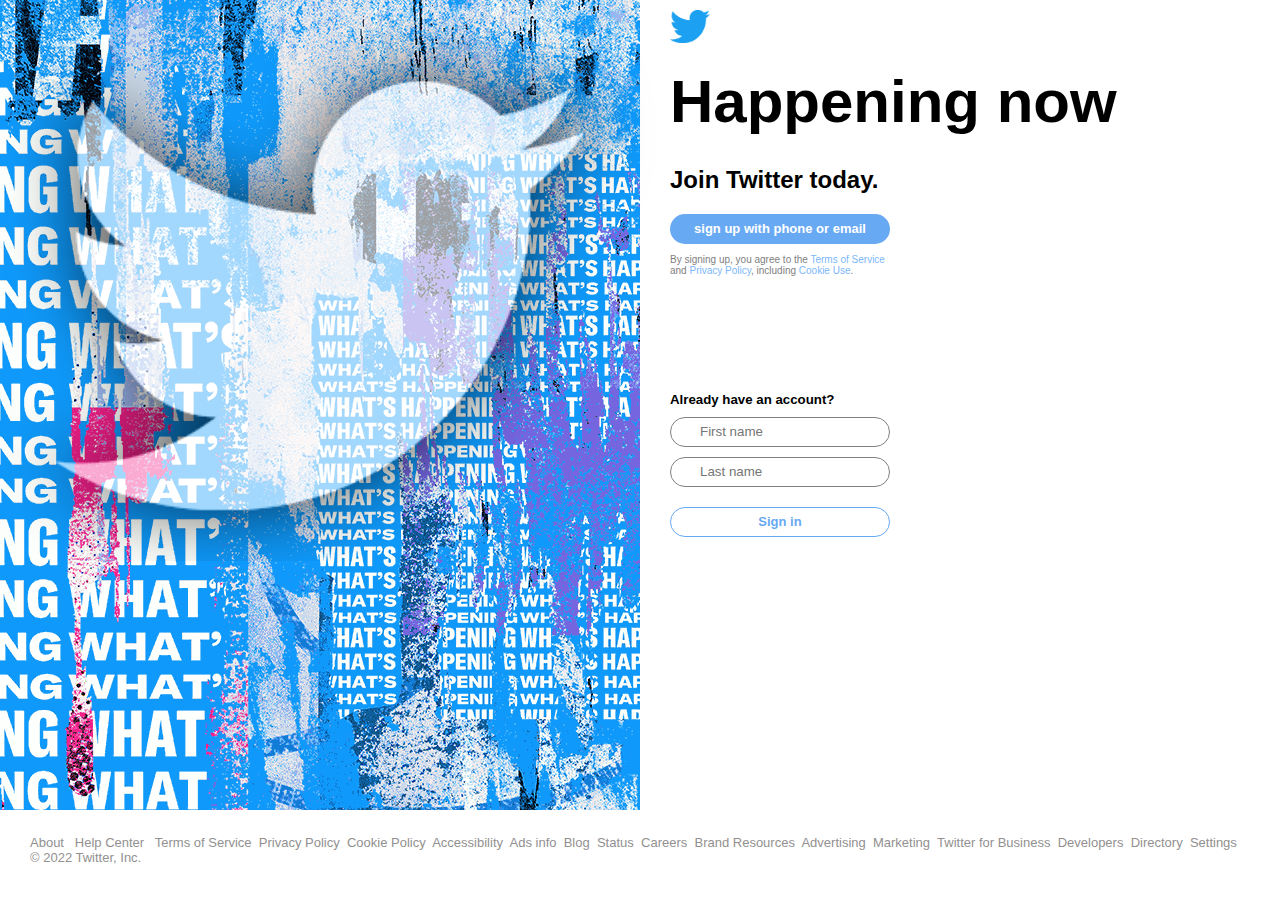
==== index.html @ f70b176a "adding input logins and buttons" ====
<!DOCTYPE html>
<html lang="en">

<head>
    <meta charset="UTF-8" />
    <meta name="viewport" content="width=device-width, initial-scale=1.0" />
    <title>twitter</title>
    <link rel="stylesheet" href="./styles.css">

</head>

<body>
    <!-- start login page-->
    <section class="maincontainer">
        
     <div class="upper_side">
        <!-- start backgroud part-->
        <div class="background">
           <img src="./twitter.png"  alt ="twitter logo">
        </div>
        <!-- end backgroud part-->
        
        <!-- start the login part-->
        <div class="login">
              <img src="./bluelogo.png" alt="">
              <h1>Happening now</h1>
              <h2>Join Twitter today.</h2>
              <button class="btn btn-blue"> sign up with phone or email</button>
              <p>By signing up, you agree to the <span>Terms of Service</span>  and <span> Privacy Policy</span>, including <span> Cookie Use</span>.</p>
              <h5>Already have an account?</h5>
              <input type="text" placeholder="First name" name="" id="">
              <br>
              <input type="text" placeholder="Last name">
              <br>
              <button class="btn btn-white">Sign in</button>

        </div>
        <!-- end the login part -->
     </div>
        
     <!-- start the footer part-->
     <div class="footer">
       <p>About    &nbsp;
        Help Center &nbsp;
        Terms of Service&nbsp;
        Privacy Policy&nbsp;
        Cookie Policy&nbsp;
        Accessibility&nbsp;
        Ads info&nbsp;
        Blog&nbsp;
        Status&nbsp;
        Careers&nbsp;
        Brand Resources&nbsp;
        Advertising&nbsp;
        Marketing&nbsp;
        Twitter for Business&nbsp;
        Developers&nbsp;
        Directory&nbsp;
        Settings&nbsp;
        © 2022 Twitter, Inc.
        
     </div>
    <!-- end the footer part-->
     <div class="popup"></div>
 
    </section>
    <!-- end login page-->

</body>
</html>
---- styles.css ----
*{
    font-family: Verdana, Geneva, Tahoma, sans-serif;
    margin: 0;
        padding: 0;
        box-sizing: border-box;
    
}
/*styling the login page*/
.maincontainer{
display: flex;
flex-flow: column;
}
.upper_side{
 display: flex;
 margin-bottom: 10px;
 height: 90vh;
}

.background>img{
    display: flex;
    height: 70%;
    
}
.background{
 max-width: 50%;
 display: flex;
 justify-content: center;
 background: url(./hero.png);
 padding: 15px 15px;
 
}
.login{

 min-width: 50%;
 padding: 10px 30px;

}
.login>img{
    width:40px;
  
    
}
.login>h1{
    font-size:60px;
    padding-top: 20px;

}
.login>h2{
    padding-top: 30px;
}
.login>h5{
    padding-top: 20%;
}
.login>p{
    font-size: 10px;
    width: 40%;
    color: gray;
    margin-top: 10px;
}
.login>p>span{
   
    color:rgb(124, 183, 250) ;
}
.btn-blue{
color: white;
background-color:rgb(104, 169, 243);
font-weight: bold;
font-size: 13px;
border: 0px;
margin-top: 30px;
}
.btn-white{
    color:rgb(104, 169, 243);
    background-color: white;
    font-weight: bold;
    font-size: 13px;
    border: 1px solid rgb(104, 169, 243);
    margin-top: 30px;
}
.login>input{
    height: 30px;
    width: 220px;
    margin-top: 10px;
    border-radius: 20px;
    padding-left: 5%;
    border: 1px solid gray;

    
}
.footer{
    padding: 15px 30px;
    color: rgb(146, 144, 144);
    font-size: small;

}
.popup{
    display: none;
    background-color: white;
    width: 70vw;
    height: 70vh;
    position: absolute;
    z-index: 1;
    margin: 20vh 15vh 35vh 40vh;
    border: 1px solid black;
}
/*Utilizes*/
.btn{
    height: 30px;
    width: 220px;
    border-radius: 20px;
    margin-top: 20px;
}
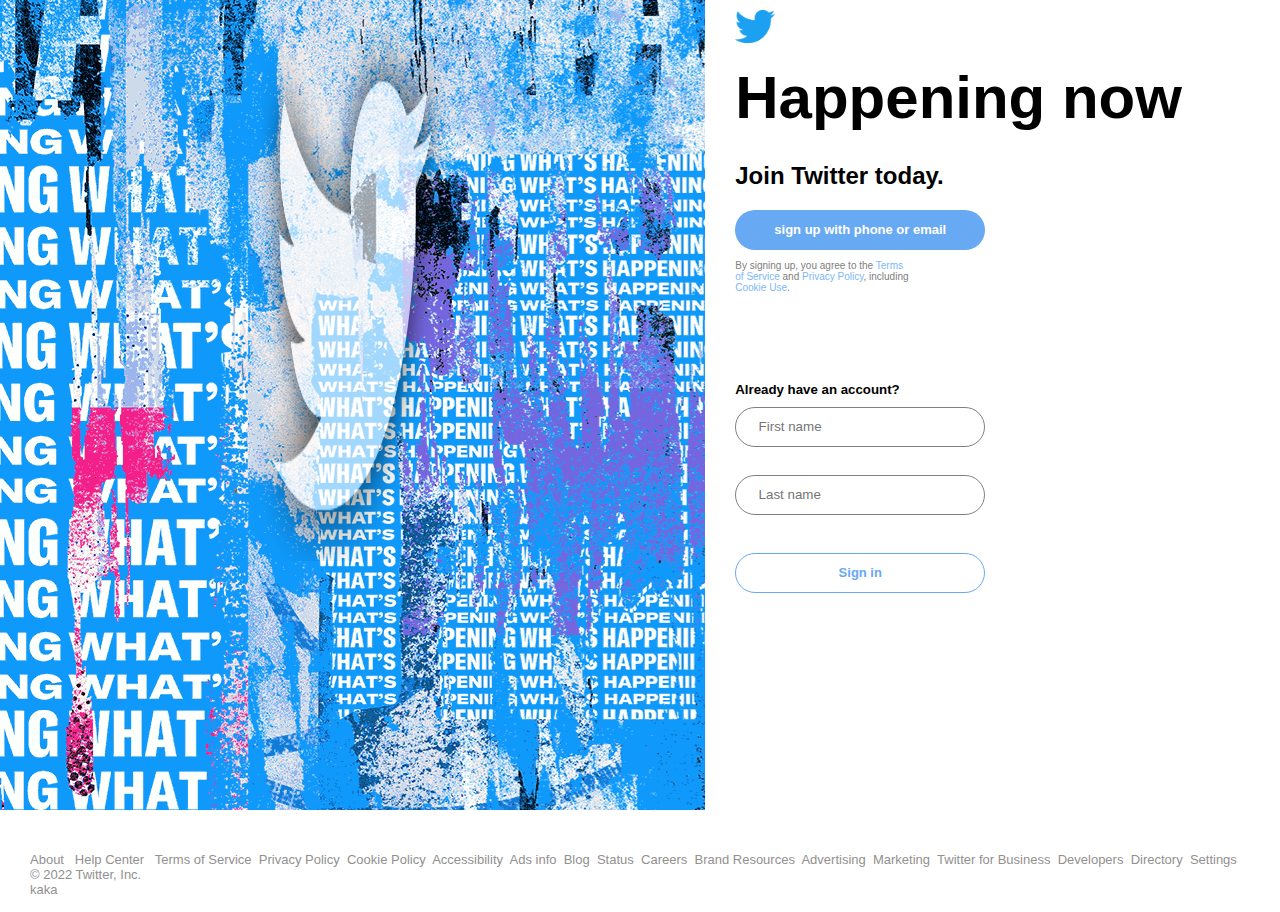
==== commit a4e03e76: "adding responsivity" ====
--- a/index.html
+++ b/index.html
@@ -6,14 +6,14 @@
     <meta name="viewport" content="width=device-width, initial-scale=1.0" />
     <title>twitter</title>
     <link rel="stylesheet" href="./styles.css">
-
+    <script src="login.js" type="text/javascript"></script>
 </head>
 
 <body>
     <!-- start login page-->
     <section class="maincontainer">
         
-     <div class="upper_side">
+     <div class="upper_side ">
         <!-- start backgroud part-->
         <div class="background">
            <img src="./twitter.png"  alt ="twitter logo">
@@ -21,7 +21,7 @@
         <!-- end backgroud part-->
         
         <!-- start the login part-->
-        <div class="login">
+        <div class="login ">
               <img src="./bluelogo.png" alt="">
               <h1>Happening now</h1>
               <h2>Join Twitter today.</h2>
@@ -58,7 +58,7 @@
         Directory&nbsp;
         Settings&nbsp;
         © 2022 Twitter, Inc.
-        
+        <p id="hi"></p>
      </div>
     <!-- end the footer part-->
      <div class="popup"></div>
--- a/styles.css
+++ b/styles.css
@@ -14,24 +14,36 @@
  display: flex;
  margin-bottom: 10px;
  height: 90vh;
+ min-height: 700px !important;
+}
+.footer{
+    margin-top: 17px;
 }
 
 .background>img{
     display: flex;
     height: 70%;
+    width: 500px;
     
 }
 .background{
- max-width: 50%;
+ height: 90vh;
  display: flex;
  justify-content: center;
  background: url(./hero.png);
  padding: 15px 15px;
  
 }
+.background>img{
+    width: 30%;
+}
 .login{
-
- min-width: 50%;
+ display: flex;
+ flex-direction: column;
+ flex-shrink: 0;
+ min-width: 437px;
+ max-width: 760px;
+ min-height: 700px;
  padding: 10px 30px;
 
 }
@@ -78,8 +90,8 @@
     margin-top: 30px;
 }
 .login>input{
-    height: 30px;
-    width: 220px;
+    height: 40px;
+    width: 250px;
     margin-top: 10px;
     border-radius: 20px;
     padding-left: 5%;
@@ -105,8 +117,22 @@
 }
 /*Utilizes*/
 .btn{
-    height: 30px;
-    width: 220px;
+    height: 40px;
+    width: 250px;
     border-radius: 20px;
     margin-top: 20px;
+
+}
+
+@media only screen and (max-width: 800px) {
+    .mobile {
+        flex-direction: column;
+    }
+    .upper_side{
+        flex-direction: column-reverse;
+
+    }
+    .background{
+    width: 100vw !important;
+    }
 }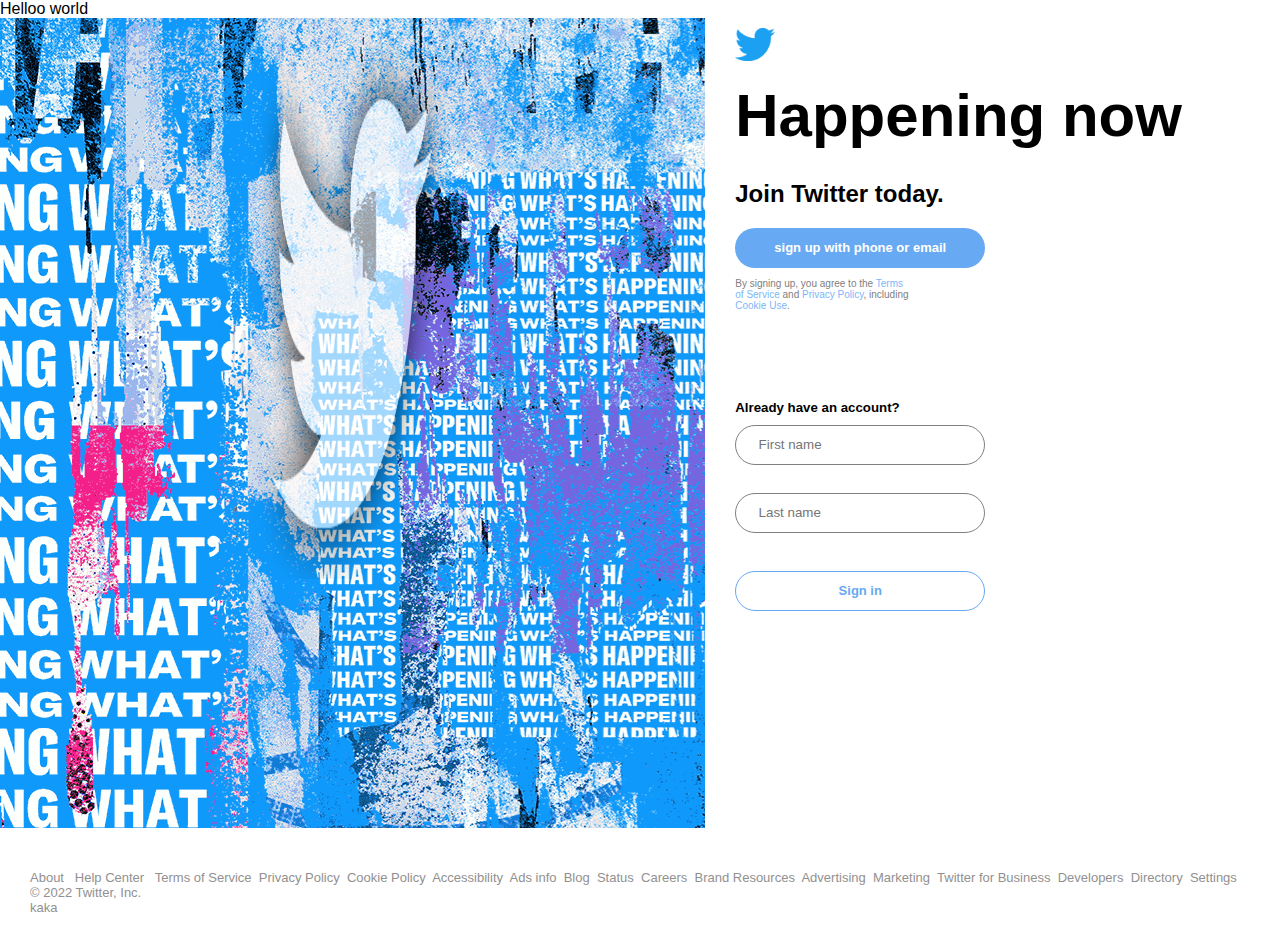
==== commit a09a1d6b: "testing hello world" ====
--- a/index.html
+++ b/index.html
@@ -12,59 +12,44 @@
 <body>
     <!-- start login page-->
     <section class="maincontainer">
-        
-     <div class="upper_side ">
-        <!-- start backgroud part-->
-        <div class="background">
-           <img src="./twitter.png"  alt ="twitter logo">
+        Helloo world
+        <div class="upper_side ">
+            <!-- start backgroud part-->
+            <div class="background">
+                <img src="./twitter.png" alt="twitter logo">
+            </div>
+            <!-- end backgroud part-->
+
+            <!-- start the login part-->
+            <div class="login ">
+                <img src="./bluelogo.png" alt="">
+                <h1>Happening now</h1>
+                <h2>Join Twitter today.</h2>
+                <button class="btn btn-blue"> sign up with phone or email</button>
+                <p>By signing up, you agree to the <span>Terms of Service</span> and <span> Privacy Policy</span>, including <span> Cookie Use</span>.</p>
+                <h5>Already have an account?</h5>
+                <input type="text" placeholder="First name" name="" id="">
+                <br>
+                <input type="text" placeholder="Last name">
+                <br>
+                <button class="btn btn-white">Sign in</button>
+
+            </div>
+            <!-- end the login part -->
         </div>
-        <!-- end backgroud part-->
-        
-        <!-- start the login part-->
-        <div class="login ">
-              <img src="./bluelogo.png" alt="">
-              <h1>Happening now</h1>
-              <h2>Join Twitter today.</h2>
-              <button class="btn btn-blue"> sign up with phone or email</button>
-              <p>By signing up, you agree to the <span>Terms of Service</span>  and <span> Privacy Policy</span>, including <span> Cookie Use</span>.</p>
-              <h5>Already have an account?</h5>
-              <input type="text" placeholder="First name" name="" id="">
-              <br>
-              <input type="text" placeholder="Last name">
-              <br>
-              <button class="btn btn-white">Sign in</button>
 
+        <!-- start the footer part-->
+        <div class="footer">
+            <p>About &nbsp; Help Center &nbsp; Terms of Service&nbsp; Privacy Policy&nbsp; Cookie Policy&nbsp; Accessibility&nbsp; Ads info&nbsp; Blog&nbsp; Status&nbsp; Careers&nbsp; Brand Resources&nbsp; Advertising&nbsp; Marketing&nbsp; Twitter for Business&nbsp;
+                Developers&nbsp; Directory&nbsp; Settings&nbsp; © 2022 Twitter, Inc.
+                <p id="hi"></p>
         </div>
-        <!-- end the login part -->
-     </div>
-        
-     <!-- start the footer part-->
-     <div class="footer">
-       <p>About    &nbsp;
-        Help Center &nbsp;
-        Terms of Service&nbsp;
-        Privacy Policy&nbsp;
-        Cookie Policy&nbsp;
-        Accessibility&nbsp;
-        Ads info&nbsp;
-        Blog&nbsp;
-        Status&nbsp;
-        Careers&nbsp;
-        Brand Resources&nbsp;
-        Advertising&nbsp;
-        Marketing&nbsp;
-        Twitter for Business&nbsp;
-        Developers&nbsp;
-        Directory&nbsp;
-        Settings&nbsp;
-        © 2022 Twitter, Inc.
-        <p id="hi"></p>
-     </div>
-    <!-- end the footer part-->
-     <div class="popup"></div>
- 
+        <!-- end the footer part-->
+        <div class="popup"></div>
+
     </section>
     <!-- end login page-->
 
 </body>
-</html>    +
+</html>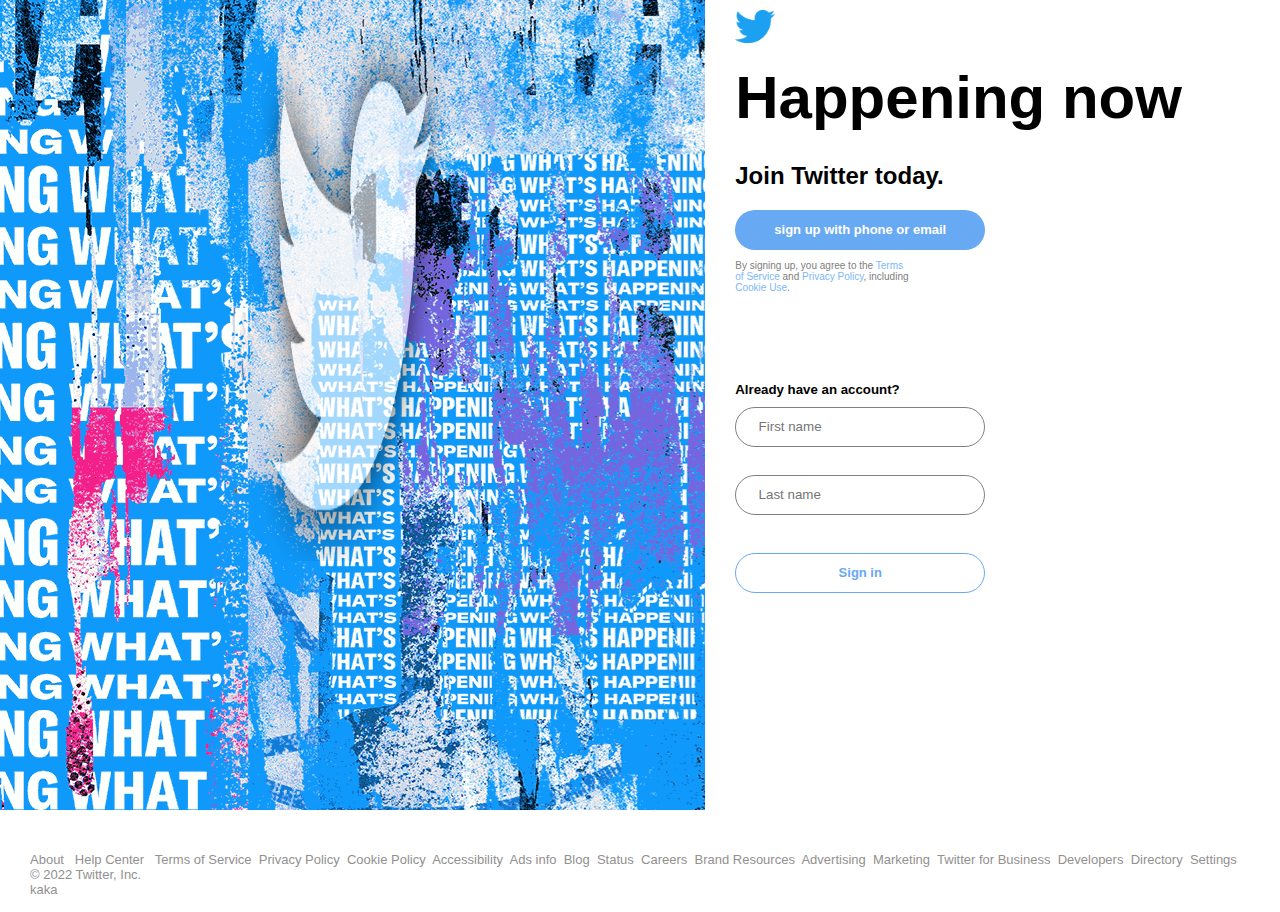
==== commit 0b8b9452: "test" ====
--- a/index.html
+++ b/index.html
@@ -12,7 +12,7 @@
 <body>
     <!-- start login page-->
     <section class="maincontainer">
-        Helloo world
+
         <div class="upper_side ">
             <!-- start backgroud part-->
             <div class="background">
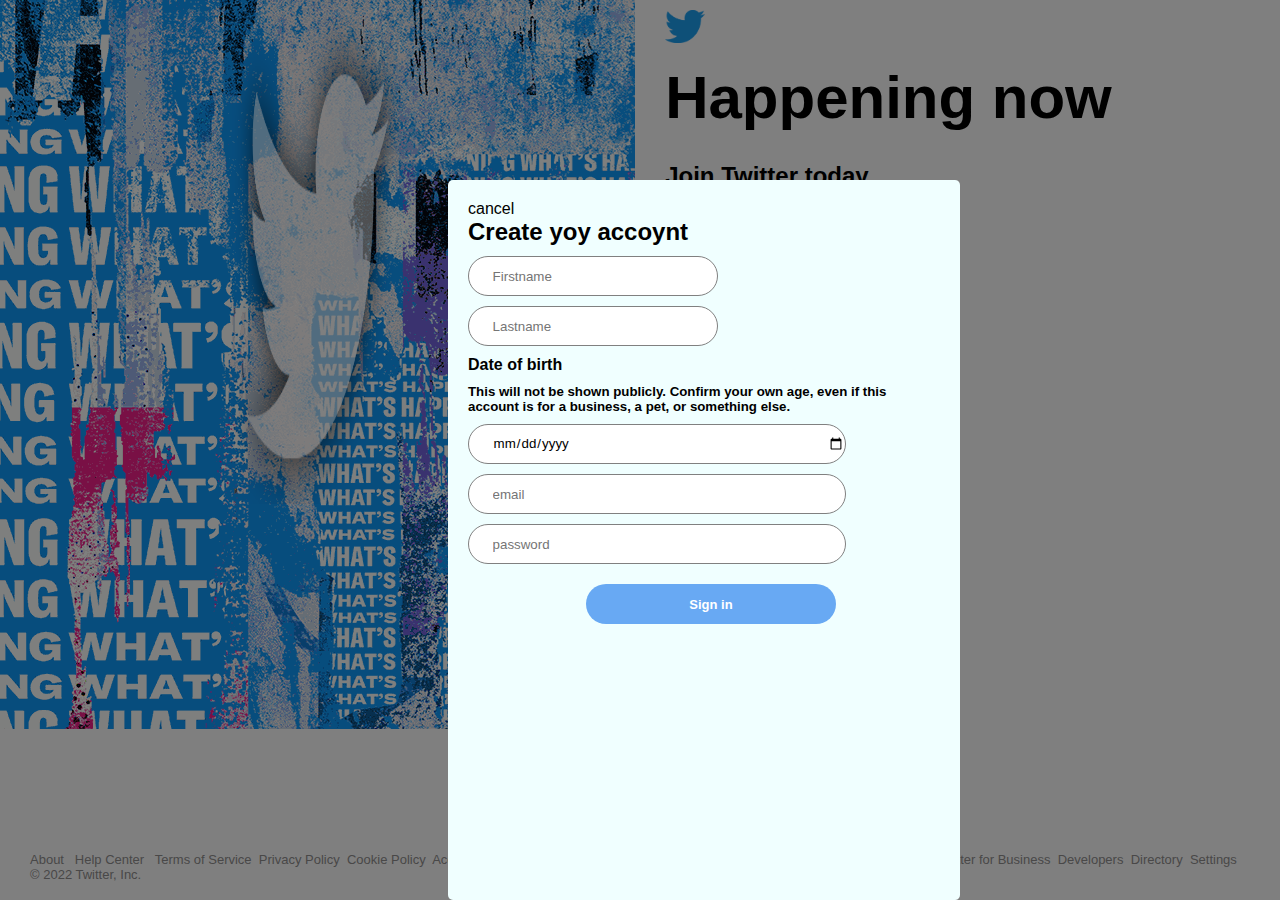
==== commit 5590e975: "adding responsivity mobile" ====
--- a/index.html
+++ b/index.html
@@ -6,50 +6,86 @@
     <meta name="viewport" content="width=device-width, initial-scale=1.0" />
     <title>twitter</title>
     <link rel="stylesheet" href="./styles.css">
+    <link rel="stylesheet" href="path/to/bootstrap/css/bootstrap.min.css">
+    <link rel="stylesheet" href="path/to/font-awesome/css/font-awesome.min.css">
     <script src="login.js" type="text/javascript"></script>
 </head>
 
 <body>
     <!-- start login page-->
     <section class="maincontainer">
+        
+     <div class="upper_side none ">
+        <!-- start backgroud part-->
+        <div class="background">
+           <img src="./twitter.png"  alt ="twitter logo">
+        </div>
+        <!-- end backgroud part-->
+        
+        <!-- start the login part-->
+        <div class="login none">
+              <img src="./backgroundd.png" alt="">
+              <h1>Happening now</h1>
+              <h2>Join Twitter today.</h2>
+              <button class="btn btn-blue" id="popupbtn" > sign up with phone or email</button>
+              <p>By signing up, you agree to the <span>Terms of Service</span>  and <span> Privacy Policy</span>, including <span> Cookie Use</span>.</p>
+              <h5>Already have an account?</h5>
+              <input type="text" placeholder="email" name="" id="">
+              <br>
+              <input type="text" placeholder="password">
+              <br>
+              <button class="btn btn-white">Sign in</button>
 
-        <div class="upper_side ">
-            <!-- start backgroud part-->
-            <div class="background">
-                <img src="./twitter.png" alt="twitter logo">
-            </div>
-            <!-- end backgroud part-->
+        </div>
+        <!-- end the login part -->
+     </div>
+        
+     <!-- start the footer part-->
+     <div class="footer none">
+       <p>About    &nbsp;
+        Help Center &nbsp;
+        Terms of Service&nbsp;
+        Privacy Policy&nbsp;
+        Cookie Policy&nbsp;
+        Accessibility&nbsp;
+        Ads info&nbsp;
+        Blog&nbsp;
+        Status&nbsp;
+        Careers&nbsp;
+        Brand Resources&nbsp;
+        Advertising&nbsp;
+        Marketing&nbsp;
+        Twitter for Business&nbsp;
+        Developers&nbsp;
+        Directory&nbsp;
+        Settings&nbsp;
+        © 2022 Twitter, Inc.
+        <p ></p>
+     </div>
+    <!-- end the footer part-->
+     <div class="popup" id="popup">
+         <p>cancel</p>
+        <h2>Create yoy accoynt</h2>
+        <input type="text" placeholder="Firstname" name="" id="">
+        <input type="text" placeholder="Lastname">
+        <br>
+        <h4>Date of birth</h4>
+        <h5>This will not be shown publicly. Confirm your own age, even if this account is for a business, a pet, or something else.</h5>
+        <input type="date" class="tallinput">
+        <br>
+        <input type="text" class="tallinput" placeholder="email" name="" id="">
+        <br>
+        <input class="tallinput" type="text" placeholder="password">
+        <br>
+        <button class="btn btn-blue">Sign in</button>
 
-            <!-- start the login part-->
-            <div class="login ">
-                <img src="./bluelogo.png" alt="">
-                <h1>Happening now</h1>
-                <h2>Join Twitter today.</h2>
-                <button class="btn btn-blue"> sign up with phone or email</button>
-                <p>By signing up, you agree to the <span>Terms of Service</span> and <span> Privacy Policy</span>, including <span> Cookie Use</span>.</p>
-                <h5>Already have an account?</h5>
-                <input type="text" placeholder="First name" name="" id="">
-                <br>
-                <input type="text" placeholder="Last name">
-                <br>
-                <button class="btn btn-white">Sign in</button>
-
-            </div>
-            <!-- end the login part -->
-        </div>
-
-        <!-- start the footer part-->
-        <div class="footer">
-            <p>About &nbsp; Help Center &nbsp; Terms of Service&nbsp; Privacy Policy&nbsp; Cookie Policy&nbsp; Accessibility&nbsp; Ads info&nbsp; Blog&nbsp; Status&nbsp; Careers&nbsp; Brand Resources&nbsp; Advertising&nbsp; Marketing&nbsp; Twitter for Business&nbsp;
-                Developers&nbsp; Directory&nbsp; Settings&nbsp; © 2022 Twitter, Inc.
-                <p id="hi"></p>
-        </div>
-        <!-- end the footer part-->
-        <div class="popup"></div>
+        
+     </div>
+     
+     <div id="page-mask"></div>
 
     </section>
     <!-- end login page-->
 
 </body>
-
-</html>+</html>    --- a/styles.css
+++ b/styles.css
@@ -1,8 +1,8 @@
 *{
-    font-family: Verdana, Geneva, Tahoma, sans-serif;
-    margin: 0;
-        padding: 0;
-        box-sizing: border-box;
+font-family: Verdana, Geneva, Tahoma, sans-serif;
+margin: 0;
+padding: 0;
+box-sizing: border-box;
     
 }
 /*styling the login page*/
@@ -14,20 +14,20 @@
  display: flex;
  margin-bottom: 10px;
  height: 90vh;
- min-height: 700px !important;
+ min-height: 700px ;
 }
 .footer{
-    margin-top: 17px;
+margin-top: 17px;
 }
 
 .background>img{
-    display: flex;
-    height: 70%;
-    width: 500px;
+display: flex;
+height: 70%;
+width: 500px;
     
 }
 .background{
- height: 90vh;
+ height: 90%;
  display: flex;
  justify-content: center;
  background: url(./hero.png);
@@ -53,25 +53,25 @@
     
 }
 .login>h1{
-    font-size:60px;
-    padding-top: 20px;
+font-size:60px;
+padding-top: 20px;
 
 }
 .login>h2{
-    padding-top: 30px;
+padding-top: 30px;
 }
 .login>h5{
-    padding-top: 20%;
+padding-top: 20%;
 }
 .login>p{
-    font-size: 10px;
-    width: 40%;
-    color: gray;
-    margin-top: 10px;
+font-size: 10px;
+width: 40%;
+color: gray;
+margin-top: 10px;
 }
 .login>p>span{
    
-    color:rgb(124, 183, 250) ;
+color:rgb(124, 183, 250) ;
 }
 .btn-blue{
 color: white;
@@ -82,20 +82,20 @@
 margin-top: 30px;
 }
 .btn-white{
-    color:rgb(104, 169, 243);
-    background-color: white;
-    font-weight: bold;
-    font-size: 13px;
-    border: 1px solid rgb(104, 169, 243);
-    margin-top: 30px;
+color:rgb(104, 169, 243);
+background-color: white;
+font-weight: bold;
+font-size: 13px;
+border: 1px solid rgb(104, 169, 243);
+margin-top: 30px;
 }
 .login>input{
-    height: 40px;
-    width: 250px;
-    margin-top: 10px;
-    border-radius: 20px;
-    padding-left: 5%;
-    border: 1px solid gray;
+height: 40px;
+width: 250px;
+margin-top: 10px;
+border-radius: 20px;
+ padding-left: 5%;
+ border: 1px solid gray;
 
     
 }
@@ -105,15 +105,45 @@
     font-size: small;
 
 }
+#page-mask {
+    background: rgba(0, 0, 0, 0.5);
+    position: fixed;
+    top: 0;
+    right: 0;
+    bottom: 0;
+    left: 0;
+}
 .popup{
-    display: none;
-    background-color: white;
-    width: 70vw;
-    height: 70vh;
+    background-color: azure;
+    width: 40vw;
+    height: 80vh;
     position: absolute;
     z-index: 1;
-    margin: 20vh 15vh 35vh 40vh;
-    border: 1px solid black;
+    left: 35%;
+    top: 20%;
+    border-radius: 5px;
+    padding: 20px;
+}
+.popup>input{
+    height: 40px;
+    width: 250px;
+    margin-top: 10px;
+    border-radius: 20px;
+    padding-left: 5%;
+    border: 1px solid gray;
+}
+.popup>button{
+margin-left: 25%;
+margin-top: 20px;
+}
+.popup>h4{
+    margin-top: 10px;
+}
+.tallinput{
+    width: 80% !important;
+}
+.popup>h5{
+    margin-top: 10px;
 }
 /*Utilizes*/
 .btn{
@@ -123,6 +153,9 @@
     margin-top: 20px;
 
 }
+.display{
+    display: block  !important;
+}
 
 @media only screen and (max-width: 800px) {
     .mobile {
@@ -130,9 +163,22 @@
     }
     .upper_side{
         flex-direction: column-reverse;
+        min-height: 1000px;
 
     }
     .background{
     width: 100vw !important;
+    height: 30vw;
     }
+    .popup{
+        width: 100vw;
+        left: 0 ;
+        top: 0;
+        bottom: 0;
+        height: auto;
+    }
+    .none{
+        display: none;
+    }
+
 }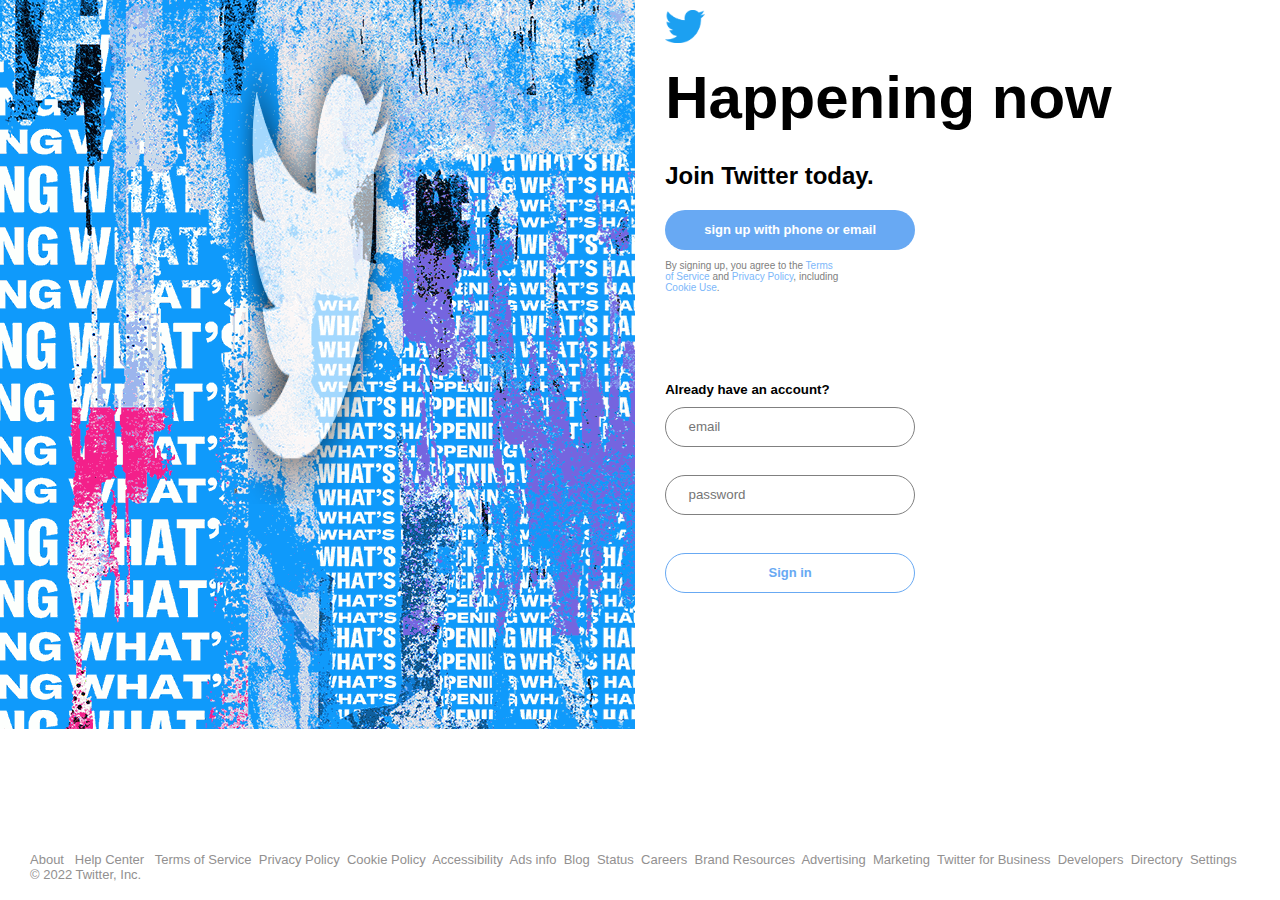
==== commit ef317a0e: "adding darken background with the popup" ====
--- a/index.html
+++ b/index.html
@@ -65,7 +65,7 @@
     <!-- end the footer part-->
      <div class="popup" id="popup">
          <p>cancel</p>
-        <h2>Create yoy accoynt</h2>
+        <h2>Create your account</h2>
         <input type="text" placeholder="Firstname" name="" id="">
         <input type="text" placeholder="Lastname">
         <br>
--- a/styles.css
+++ b/styles.css
@@ -105,7 +105,8 @@
     font-size: small;
 
 }
-#page-mask {
+.page-mask{
+    
     background: rgba(0, 0, 0, 0.5);
     position: fixed;
     top: 0;
@@ -114,6 +115,7 @@
     left: 0;
 }
 .popup{
+    display: none;
     background-color: azure;
     width: 40vw;
     height: 80vh;
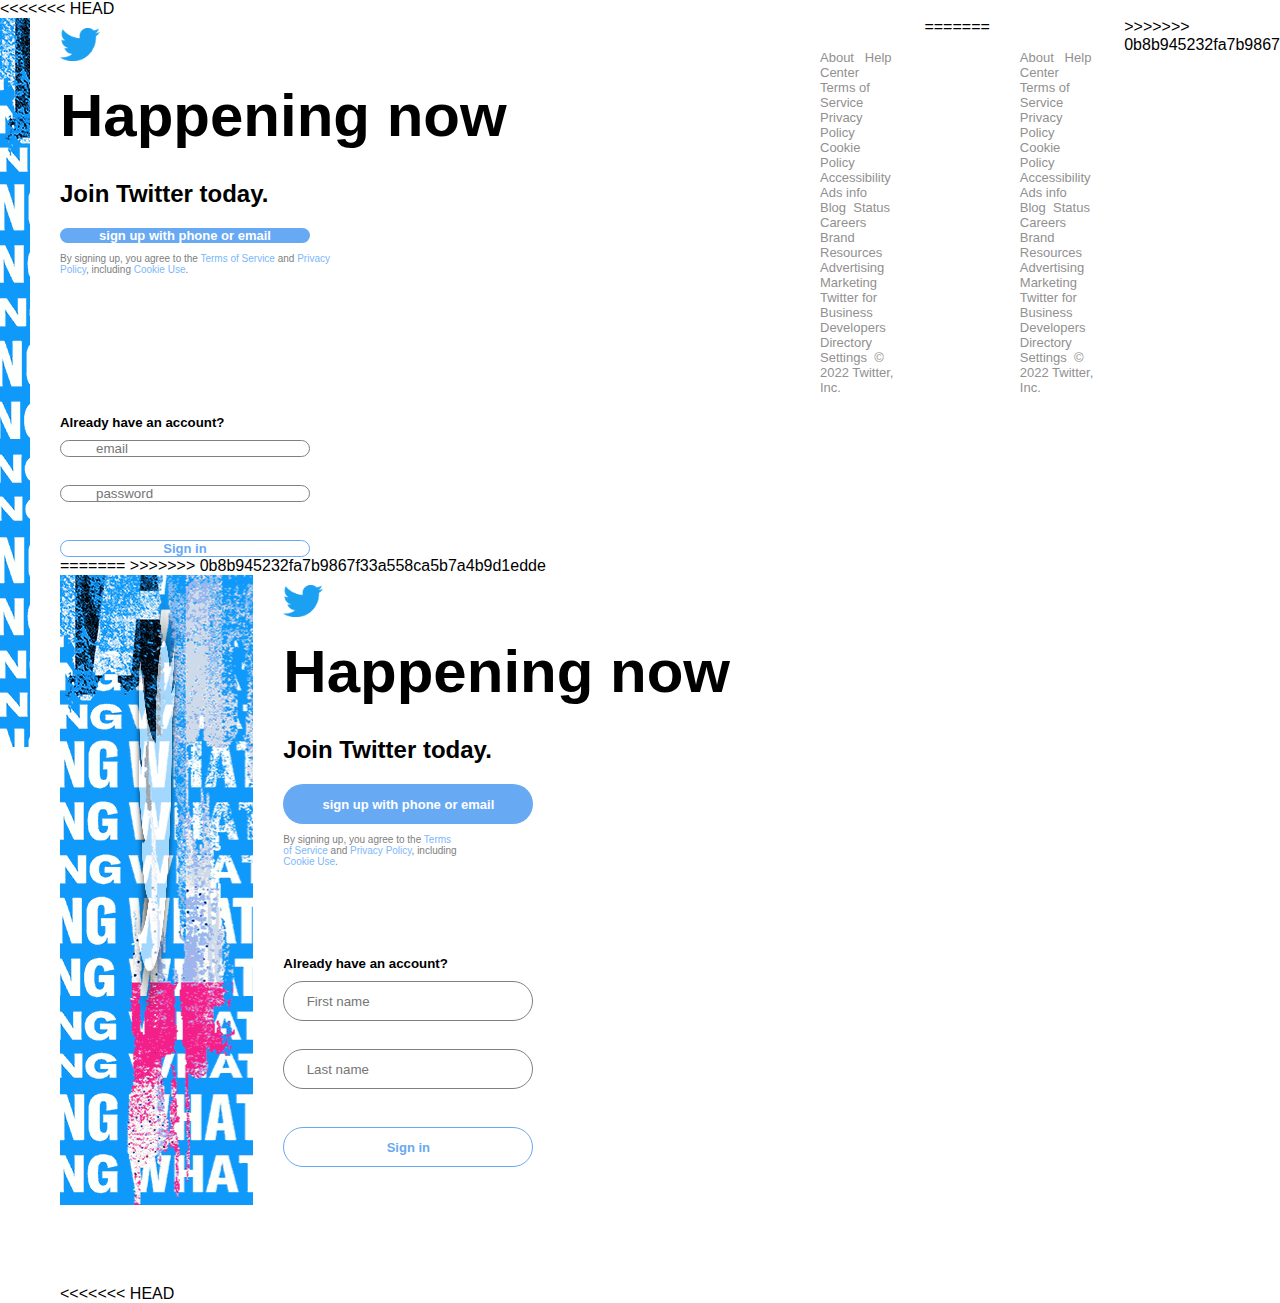
==== commit 14f8fb38: "merge" ====
--- a/index.html
+++ b/index.html
@@ -6,16 +6,16 @@
     <meta name="viewport" content="width=device-width, initial-scale=1.0" />
     <title>twitter</title>
     <link rel="stylesheet" href="./styles.css">
-    <link rel="stylesheet" href="path/to/bootstrap/css/bootstrap.min.css">
-    <link rel="stylesheet" href="path/to/font-awesome/css/font-awesome.min.css">
+ 
     <script src="login.js" type="text/javascript"></script>
 </head>
 
 <body>
     <!-- start login page-->
     <section class="maincontainer">
+<<<<<<< HEAD
         
-     <div class="upper_side none ">
+     <div id="upperside" class="upper_side  ">
         <!-- start backgroud part-->
         <div class="background">
            <img src="./twitter.png"  alt ="twitter logo">
@@ -23,7 +23,7 @@
         <!-- end backgroud part-->
         
         <!-- start the login part-->
-        <div class="login none">
+        <div id="login" class="login ">
               <img src="./backgroundd.png" alt="">
               <h1>Happening now</h1>
               <h2>Join Twitter today.</h2>
@@ -35,13 +35,39 @@
               <input type="text" placeholder="password">
               <br>
               <button class="btn btn-white">Sign in</button>
+=======
+>>>>>>> 0b8b945232fa7b9867f33a558ca5b7a4b9d1edde
 
+        <div class="upper_side ">
+            <!-- start backgroud part-->
+            <div class="background">
+                <img src="./twitter.png" alt="twitter logo">
+            </div>
+            <!-- end backgroud part-->
+
+            <!-- start the login part-->
+            <div class="login ">
+                <img src="./bluelogo.png" alt="">
+                <h1>Happening now</h1>
+                <h2>Join Twitter today.</h2>
+                <button class="btn btn-blue"> sign up with phone or email</button>
+                <p>By signing up, you agree to the <span>Terms of Service</span> and <span> Privacy Policy</span>, including <span> Cookie Use</span>.</p>
+                <h5>Already have an account?</h5>
+                <input type="text" placeholder="First name" name="" id="">
+                <br>
+                <input type="text" placeholder="Last name">
+                <br>
+                <button class="btn btn-white">Sign in</button>
+
+            </div>
+            <!-- end the login part -->
         </div>
+<<<<<<< HEAD
         <!-- end the login part -->
      </div>
         
      <!-- start the footer part-->
-     <div class="footer none">
+     <div id="footer" class="footer ">
        <p>About    &nbsp;
         Help Center &nbsp;
         Terms of Service&nbsp;
@@ -64,7 +90,7 @@
      </div>
     <!-- end the footer part-->
      <div class="popup" id="popup">
-         <p>cancel</p>
+         <p id="cancel" >cancel</p>
         <h2>Create your account</h2>
         <input type="text" placeholder="Firstname" name="" id="">
         <input type="text" placeholder="Lastname">
@@ -77,15 +103,28 @@
         <br>
         <input class="tallinput" type="text" placeholder="password">
         <br>
-        <button class="btn btn-blue">Sign in</button>
+        <!--navigate to the homepage-->
+        <button class="btn btn-blue"><a href="#">Sign in</a></button>
 
         
      </div>
      
      <div id="page-mask"></div>
+=======
+
+        <!-- start the footer part-->
+        <div class="footer">
+            <p>About &nbsp; Help Center &nbsp; Terms of Service&nbsp; Privacy Policy&nbsp; Cookie Policy&nbsp; Accessibility&nbsp; Ads info&nbsp; Blog&nbsp; Status&nbsp; Careers&nbsp; Brand Resources&nbsp; Advertising&nbsp; Marketing&nbsp; Twitter for Business&nbsp;
+                Developers&nbsp; Directory&nbsp; Settings&nbsp; © 2022 Twitter, Inc.
+                <p id="hi"></p>
+        </div>
+        <!-- end the footer part-->
+        <div class="popup"></div>
+>>>>>>> 0b8b945232fa7b9867f33a558ca5b7a4b9d1edde
 
     </section>
     <!-- end login page-->
 
 </body>
-</html>    +
+</html>--- a/styles.css
+++ b/styles.css
@@ -113,10 +113,14 @@
     right: 0;
     bottom: 0;
     left: 0;
+    height: 100vh;
+    width: 100vw;
+}
+#cancel{
+    cursor: pointer;
 }
 .popup{
     display: none;
-    background-color: azure;
     width: 40vw;
     height: 80vh;
     position: absolute;
@@ -125,6 +129,7 @@
     top: 20%;
     border-radius: 5px;
     padding: 20px;
+    background-color: white;
 }
 .popup>input{
     height: 40px;
@@ -135,7 +140,7 @@
     border: 1px solid gray;
 }
 .popup>button{
-margin-left: 25%;
+margin-left: 15%;
 margin-top: 20px;
 }
 .popup>h4{
@@ -158,6 +163,10 @@
 .display{
     display: block  !important;
 }
+.btn>a{
+    text-decoration: none;
+    color: white;
+}
 
 @media only screen and (max-width: 800px) {
     .mobile {
@@ -178,6 +187,7 @@
         top: 0;
         bottom: 0;
         height: auto;
+        background-color: white;
     }
     .none{
         display: none;
